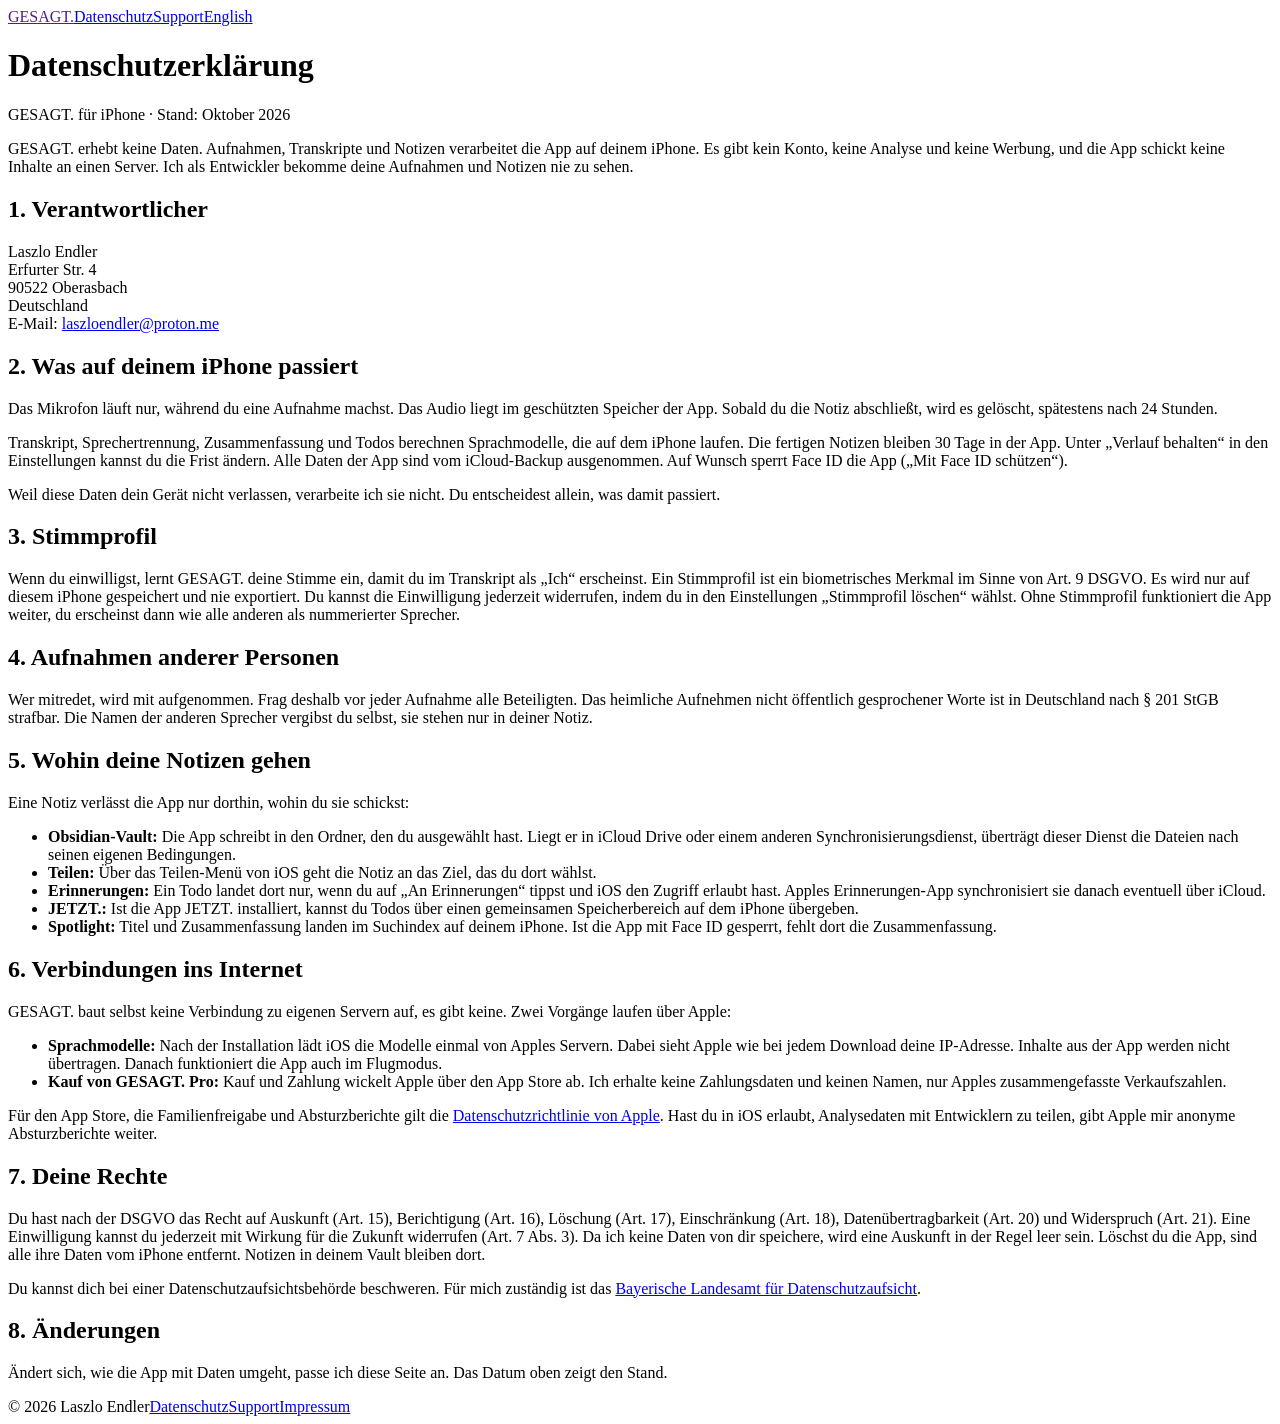
==== datenschutz/index.html @ a0767507 "GESAGT.: Startseite, Datenschutz, Support, Impressum (DE/EN) Co-Authored-By: Claude Opus 5.5 (1M con" ====
<!doctype html>
<html lang="de">
<head>
<meta charset="utf-8">
<meta name="viewport" content="width=device-width, initial-scale=1">
<title>Datenschutz · GESAGT.</title>
<meta name="description" content="Datenschutzerklärung der App GESAGT.">
<link rel="icon" href="img/icon.png">
<link rel="stylesheet" href="style.css">
</head>
<body>
<main>
<nav><a class="brand" href=""><img src="img/icon.png" alt="">GESAGT.</a><a href="datenschutz/">Datenschutz</a><a href="support/">Support</a><a href="en/">English</a></nav>
<h1>Datenschutzerklärung</h1>
<p class="meta">GESAGT. für iPhone · Stand: Oktober 2026</p>
<div class="box"><p>GESAGT. erhebt keine Daten. Aufnahmen, Transkripte und Notizen verarbeitet die App auf deinem iPhone. Es gibt kein Konto, keine Analyse und keine Werbung, und die App schickt keine Inhalte an einen Server. Ich als Entwickler bekomme deine Aufnahmen und Notizen nie zu sehen.</p></div>

<h2>1. Verantwortlicher</h2>
<p>Laszlo Endler<br>Erfurter Str. 4<br>90522 Oberasbach<br>Deutschland<br>E-Mail: <a href="mailto:laszloendler@proton.me">laszloendler@proton.me</a></p>

<h2>2. Was auf deinem iPhone passiert</h2>
<p>Das Mikrofon läuft nur, während du eine Aufnahme machst. Das Audio liegt im geschützten Speicher der App. Sobald du die Notiz abschließt, wird es gelöscht, spätestens nach 24 Stunden.</p>
<p>Transkript, Sprechertrennung, Zusammenfassung und Todos berechnen Sprachmodelle, die auf dem iPhone laufen. Die fertigen Notizen bleiben 30 Tage in der App. Unter „Verlauf behalten“ in den Einstellungen kannst du die Frist ändern. Alle Daten der App sind vom iCloud-Backup ausgenommen. Auf Wunsch sperrt Face ID die App („Mit Face ID schützen“).</p>
<p>Weil diese Daten dein Gerät nicht verlassen, verarbeite ich sie nicht. Du entscheidest allein, was damit passiert.</p>

<h2>3. Stimmprofil</h2>
<p>Wenn du einwilligst, lernt GESAGT. deine Stimme ein, damit du im Transkript als „Ich“ erscheinst. Ein Stimmprofil ist ein biometrisches Merkmal im Sinne von Art. 9 DSGVO. Es wird nur auf diesem iPhone gespeichert und nie exportiert. Du kannst die Einwilligung jederzeit widerrufen, indem du in den Einstellungen „Stimmprofil löschen“ wählst. Ohne Stimmprofil funktioniert die App weiter, du erscheinst dann wie alle anderen als nummerierter Sprecher.</p>

<h2>4. Aufnahmen anderer Personen</h2>
<p>Wer mitredet, wird mit aufgenommen. Frag deshalb vor jeder Aufnahme alle Beteiligten. Das heimliche Aufnehmen nicht öffentlich gesprochener Worte ist in Deutschland nach § 201 StGB strafbar. Die Namen der anderen Sprecher vergibst du selbst, sie stehen nur in deiner Notiz.</p>

<h2>5. Wohin deine Notizen gehen</h2>
<p>Eine Notiz verlässt die App nur dorthin, wohin du sie schickst:</p>
<ul>
<li><strong>Obsidian-Vault:</strong> Die App schreibt in den Ordner, den du ausgewählt hast. Liegt er in iCloud Drive oder einem anderen Synchronisierungsdienst, überträgt dieser Dienst die Dateien nach seinen eigenen Bedingungen.</li>
<li><strong>Teilen:</strong> Über das Teilen-Menü von iOS geht die Notiz an das Ziel, das du dort wählst.</li>
<li><strong>Erinnerungen:</strong> Ein Todo landet dort nur, wenn du auf „An Erinnerungen“ tippst und iOS den Zugriff erlaubt hast. Apples Erinnerungen-App synchronisiert sie danach eventuell über iCloud.</li>
<li><strong>JETZT.:</strong> Ist die App JETZT. installiert, kannst du Todos über einen gemeinsamen Speicherbereich auf dem iPhone übergeben.</li>
<li><strong>Spotlight:</strong> Titel und Zusammenfassung landen im Suchindex auf deinem iPhone. Ist die App mit Face ID gesperrt, fehlt dort die Zusammenfassung.</li>
</ul>

<h2>6. Verbindungen ins Internet</h2>
<p>GESAGT. baut selbst keine Verbindung zu eigenen Servern auf, es gibt keine. Zwei Vorgänge laufen über Apple:</p>
<ul>
<li><strong>Sprachmodelle:</strong> Nach der Installation lädt iOS die Modelle einmal von Apples Servern. Dabei sieht Apple wie bei jedem Download deine IP-Adresse. Inhalte aus der App werden nicht übertragen. Danach funktioniert die App auch im Flugmodus.</li>
<li><strong>Kauf von GESAGT. Pro:</strong> Kauf und Zahlung wickelt Apple über den App Store ab. Ich erhalte keine Zahlungsdaten und keinen Namen, nur Apples zusammengefasste Verkaufszahlen.</li>
</ul>
<p>Für den App Store, die Familienfreigabe und Absturzberichte gilt die <a href="https://www.apple.com/de/legal/privacy/">Datenschutzrichtlinie von Apple</a>. Hast du in iOS erlaubt, Analysedaten mit Entwicklern zu teilen, gibt Apple mir anonyme Absturzberichte weiter.</p>

<h2>7. Deine Rechte</h2>
<p>Du hast nach der DSGVO das Recht auf Auskunft (Art. 15), Berichtigung (Art. 16), Löschung (Art. 17), Einschränkung (Art. 18), Datenübertragbarkeit (Art. 20) und Widerspruch (Art. 21). Eine Einwilligung kannst du jederzeit mit Wirkung für die Zukunft widerrufen (Art. 7 Abs. 3). Da ich keine Daten von dir speichere, wird eine Auskunft in der Regel leer sein. Löschst du die App, sind alle ihre Daten vom iPhone entfernt. Notizen in deinem Vault bleiben dort.</p>
<p>Du kannst dich bei einer Datenschutzaufsichtsbehörde beschweren. Für mich zuständig ist das <a href="https://www.lda.bayern.de">Bayerische Landesamt für Datenschutzaufsicht</a>.</p>

<h2>8. Änderungen</h2>
<p>Ändert sich, wie die App mit Daten umgeht, passe ich diese Seite an. Das Datum oben zeigt den Stand.</p>
<footer><span>© 2026 Laszlo Endler</span><a href="datenschutz/">Datenschutz</a><a href="support/">Support</a><a href="impressum/">Impressum</a></footer>
</main>
</body>
</html>
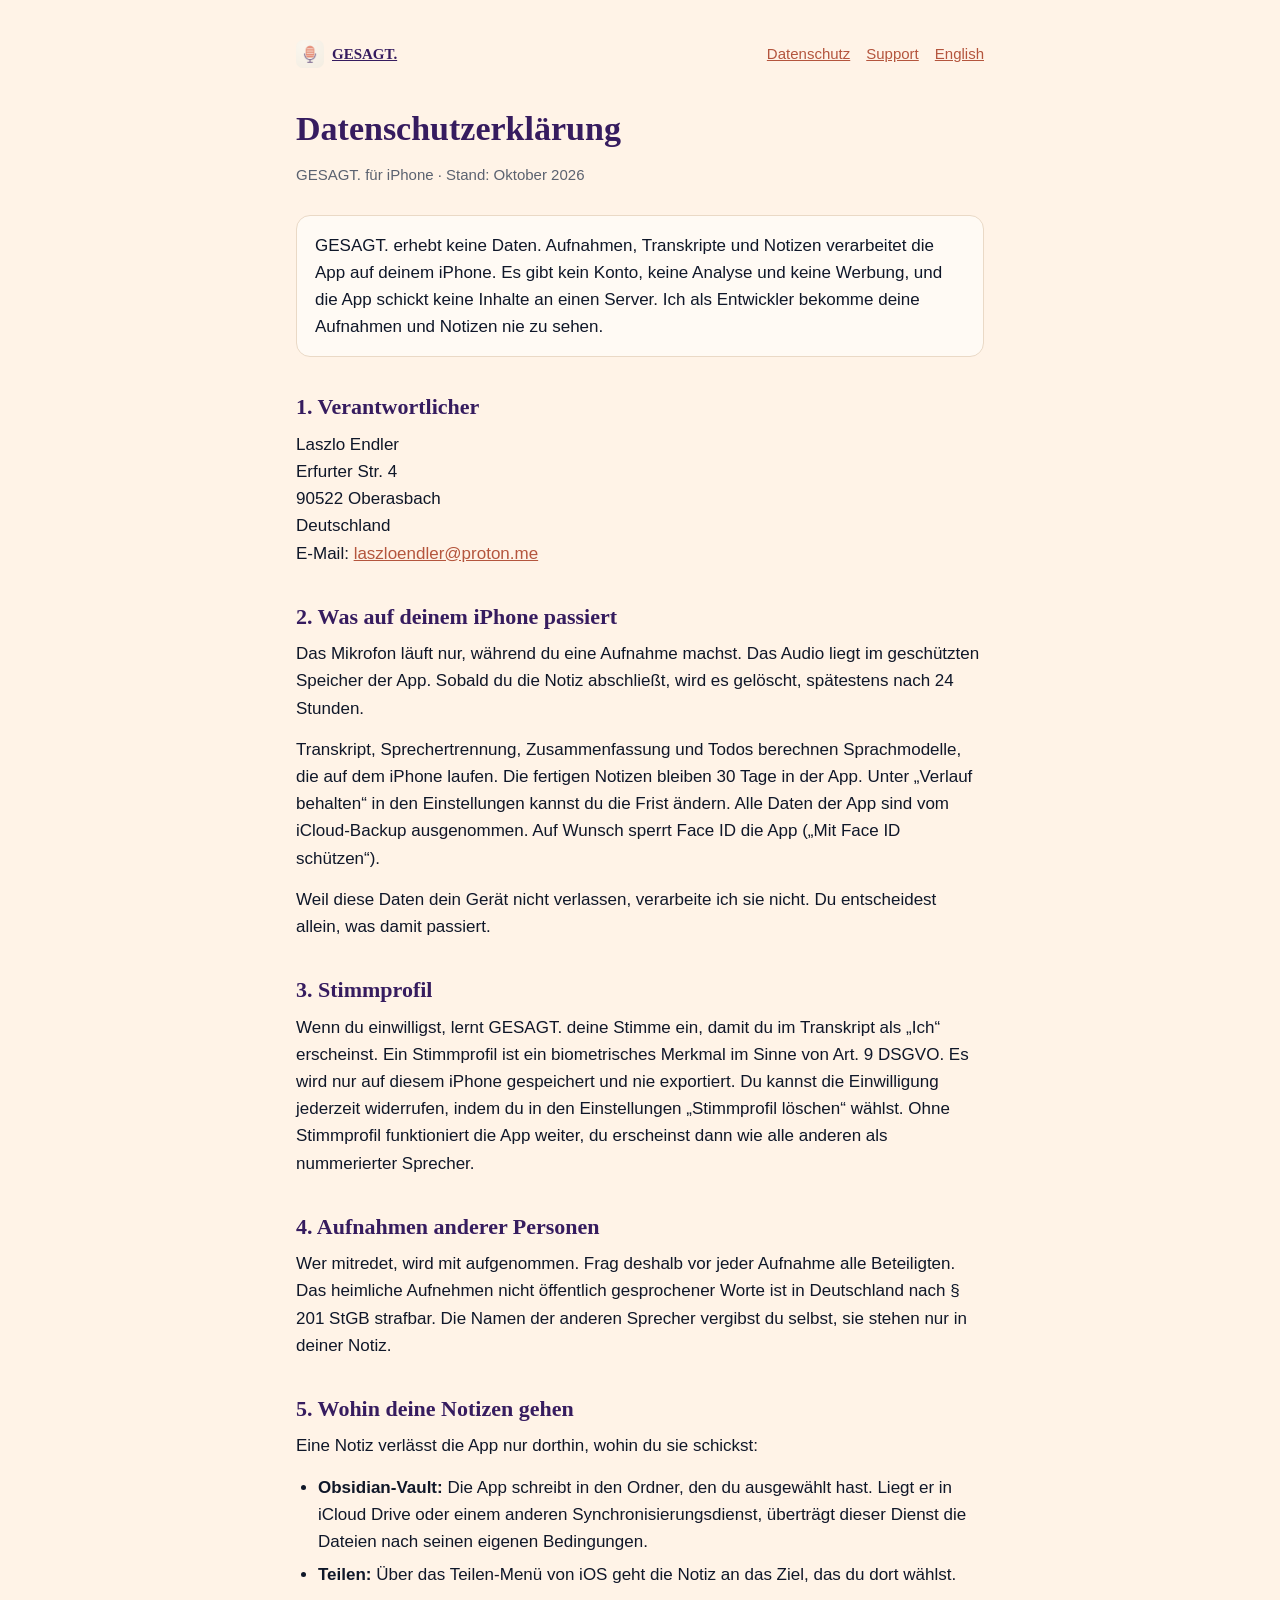
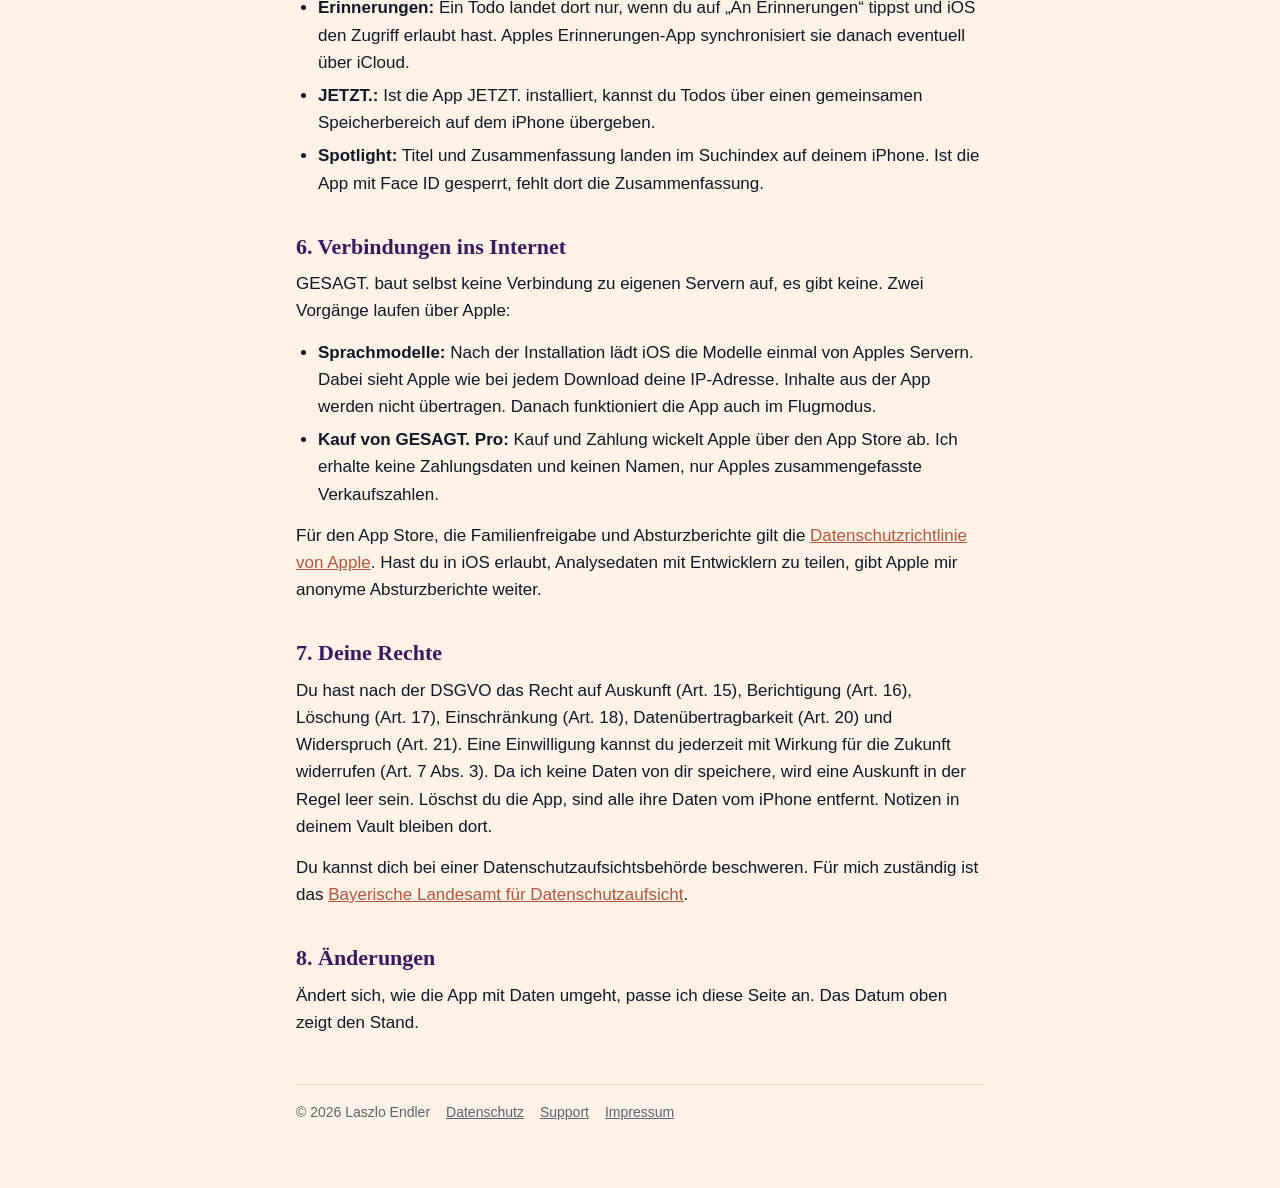
==== commit 027031ce: "fix: relative Pfade auf Unterseiten Co-Authored-By: Claude Opus 5.5 (1M context) <noreply@anthropic." ====
--- a/datenschutz/index.html
+++ b/datenschutz/index.html
@@ -5,12 +5,12 @@
 <meta name="viewport" content="width=device-width, initial-scale=1">
 <title>Datenschutz · GESAGT.</title>
 <meta name="description" content="Datenschutzerklärung der App GESAGT.">
-<link rel="icon" href="img/icon.png">
-<link rel="stylesheet" href="style.css">
+<link rel="icon" href="../img/icon.png">
+<link rel="stylesheet" href="../style.css">
 </head>
 <body>
 <main>
-<nav><a class="brand" href=""><img src="img/icon.png" alt="">GESAGT.</a><a href="datenschutz/">Datenschutz</a><a href="support/">Support</a><a href="en/">English</a></nav>
+<nav><a class="brand" href="../"><img src="../img/icon.png" alt="">GESAGT.</a><a href="../datenschutz/">Datenschutz</a><a href="../support/">Support</a><a href="../en/">English</a></nav>
 <h1>Datenschutzerklärung</h1>
 <p class="meta">GESAGT. für iPhone · Stand: Oktober 2026</p>
 <div class="box"><p>GESAGT. erhebt keine Daten. Aufnahmen, Transkripte und Notizen verarbeitet die App auf deinem iPhone. Es gibt kein Konto, keine Analyse und keine Werbung, und die App schickt keine Inhalte an einen Server. Ich als Entwickler bekomme deine Aufnahmen und Notizen nie zu sehen.</p></div>
@@ -53,7 +53,7 @@
 
 <h2>8. Änderungen</h2>
 <p>Ändert sich, wie die App mit Daten umgeht, passe ich diese Seite an. Das Datum oben zeigt den Stand.</p>
-<footer><span>© 2026 Laszlo Endler</span><a href="datenschutz/">Datenschutz</a><a href="support/">Support</a><a href="impressum/">Impressum</a></footer>
+<footer><span>© 2026 Laszlo Endler</span><a href="../datenschutz/">Datenschutz</a><a href="../support/">Support</a><a href="../impressum/">Impressum</a></footer>
 </main>
 </body>
 </html>
--- a/style.css
+++ b/style.css
@@ -0,0 +1,28 @@
+:root { --bg:#fff3e7; --card:#fffaf4; --text:#0f1729; --muted:#5b6270; --line:#ead9c6; --accent:#b4553d; --head:#361c5f; }
+@media (prefers-color-scheme: dark) { :root { --bg:#16111e; --card:#211a2e; --text:#f4eee5; --muted:#b3aabd; --line:#3a3049; --accent:#e78f79; --head:#f4eee5; } }
+* { box-sizing:border-box; margin:0; padding:0; }
+html { -webkit-text-size-adjust:100%; }
+body { background:var(--bg); color:var(--text); font:17px/1.6 -apple-system, BlinkMacSystemFont, "Segoe UI", sans-serif; }
+main { max-width:720px; margin:0 auto; padding:40px 16px 64px; }
+nav { display:flex; gap:16px; flex-wrap:wrap; align-items:center; font-size:15px; margin-bottom:40px; }
+nav .brand { font-family:ui-serif, "New York", Georgia, serif; font-weight:600; color:var(--head); margin-right:auto; display:flex; align-items:center; gap:8px; }
+nav .brand img { width:28px; height:28px; border-radius:7px; }
+h1, h2 { font-family:ui-serif, "New York", Georgia, serif; color:var(--head); font-weight:600; line-height:1.25; }
+h1 { font-size:34px; margin-bottom:12px; }
+h2 { font-size:22px; margin:36px 0 10px; }
+h3 { font-size:17px; margin:22px 0 6px; }
+p, ul { margin-bottom:14px; }
+ul { padding-left:22px; }
+li { margin-bottom:6px; }
+a { color:var(--accent); }
+.meta { color:var(--muted); font-size:15px; margin-bottom:28px; }
+.box { background:var(--card); border:1px solid var(--line); border-radius:14px; padding:16px 18px; margin:20px 0; }
+.box p:last-child { margin-bottom:0; }
+.hero { text-align:center; margin:16px 0 32px; }
+.hero img { width:120px; height:120px; border-radius:27px; box-shadow:0 8px 24px rgba(15,23,41,.15); margin-bottom:16px; }
+.lead { font-size:19px; color:var(--muted); max-width:560px; margin:0 auto 12px; }
+.shots { display:grid; grid-template-columns:repeat(3, 1fr); gap:12px; margin:28px 0; }
+.shots img { width:100%; height:auto; border-radius:14px; }
+@media (max-width:560px) { .shots { grid-template-columns:1fr 1fr; } .shots img:last-child { display:none; } h1 { font-size:28px; } }
+footer { border-top:1px solid var(--line); margin-top:48px; padding-top:16px; font-size:14px; color:var(--muted); display:flex; gap:16px; flex-wrap:wrap; }
+footer a { color:var(--muted); }
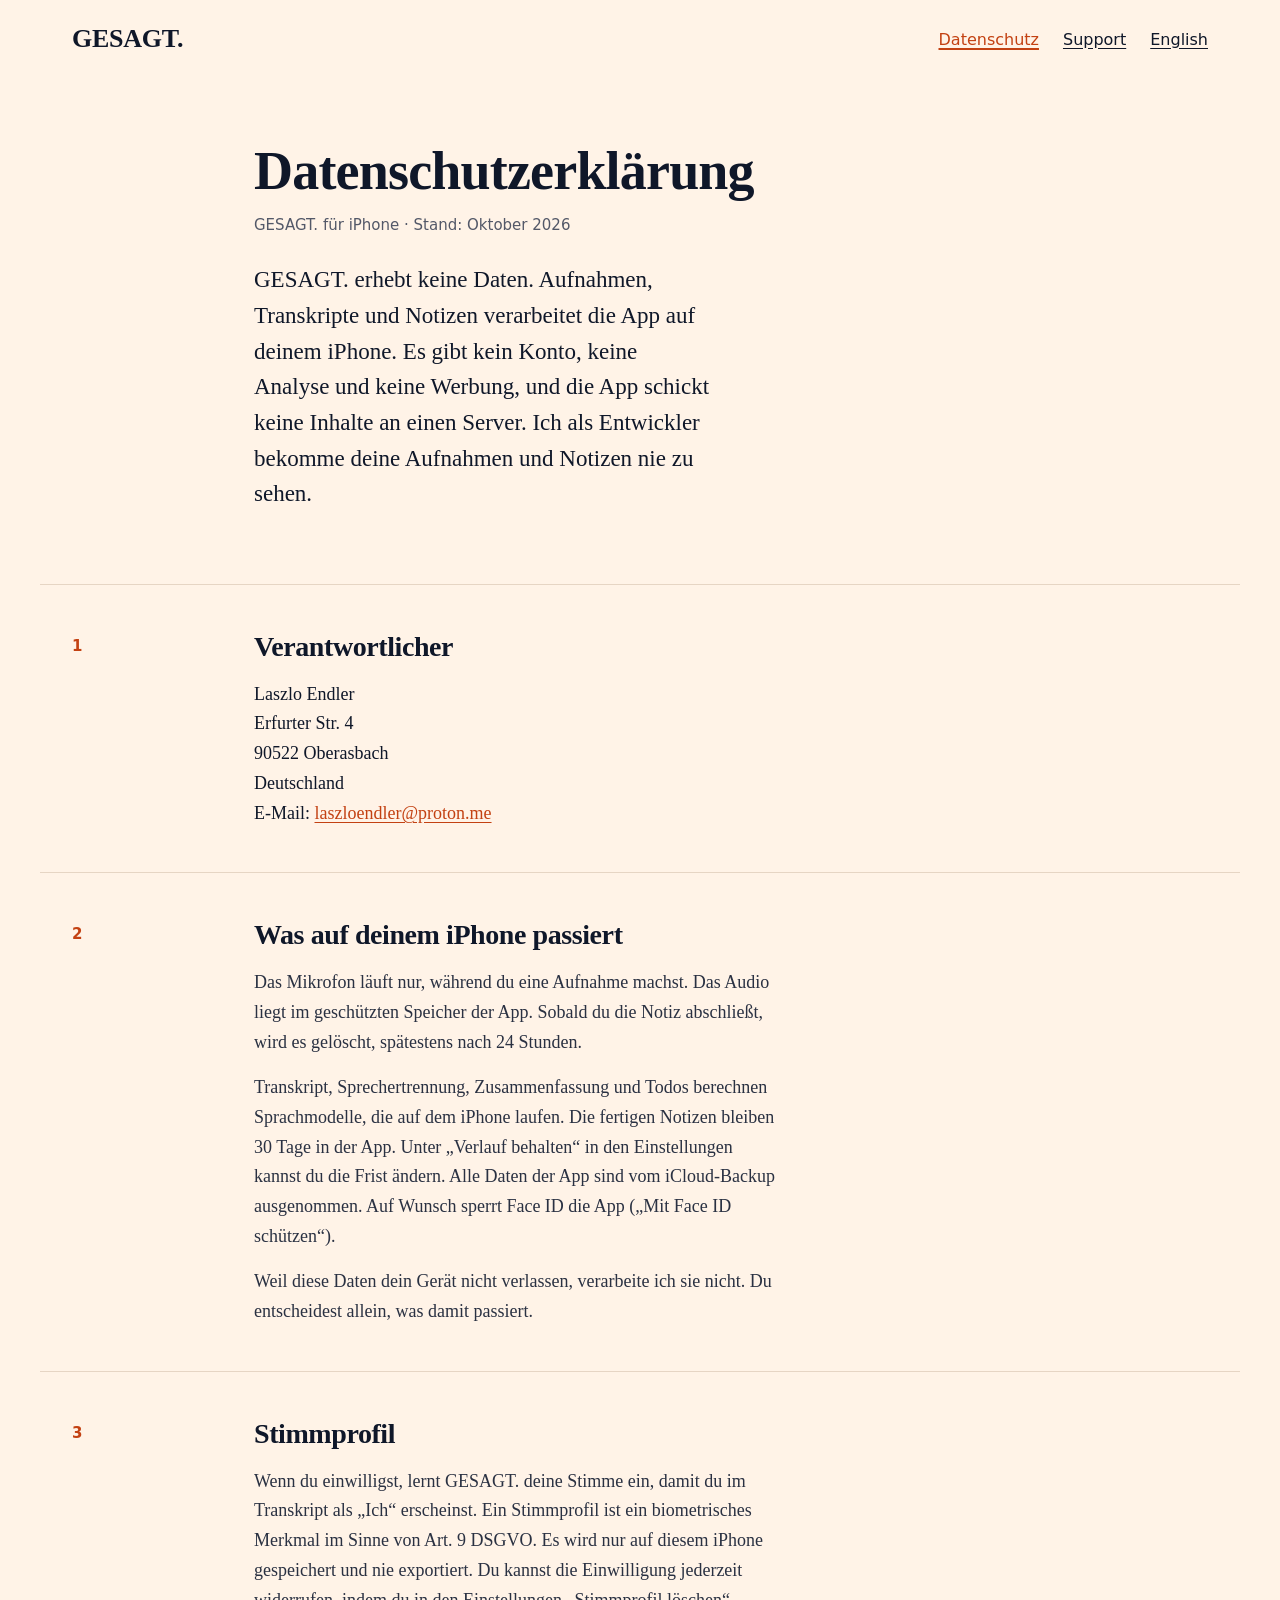
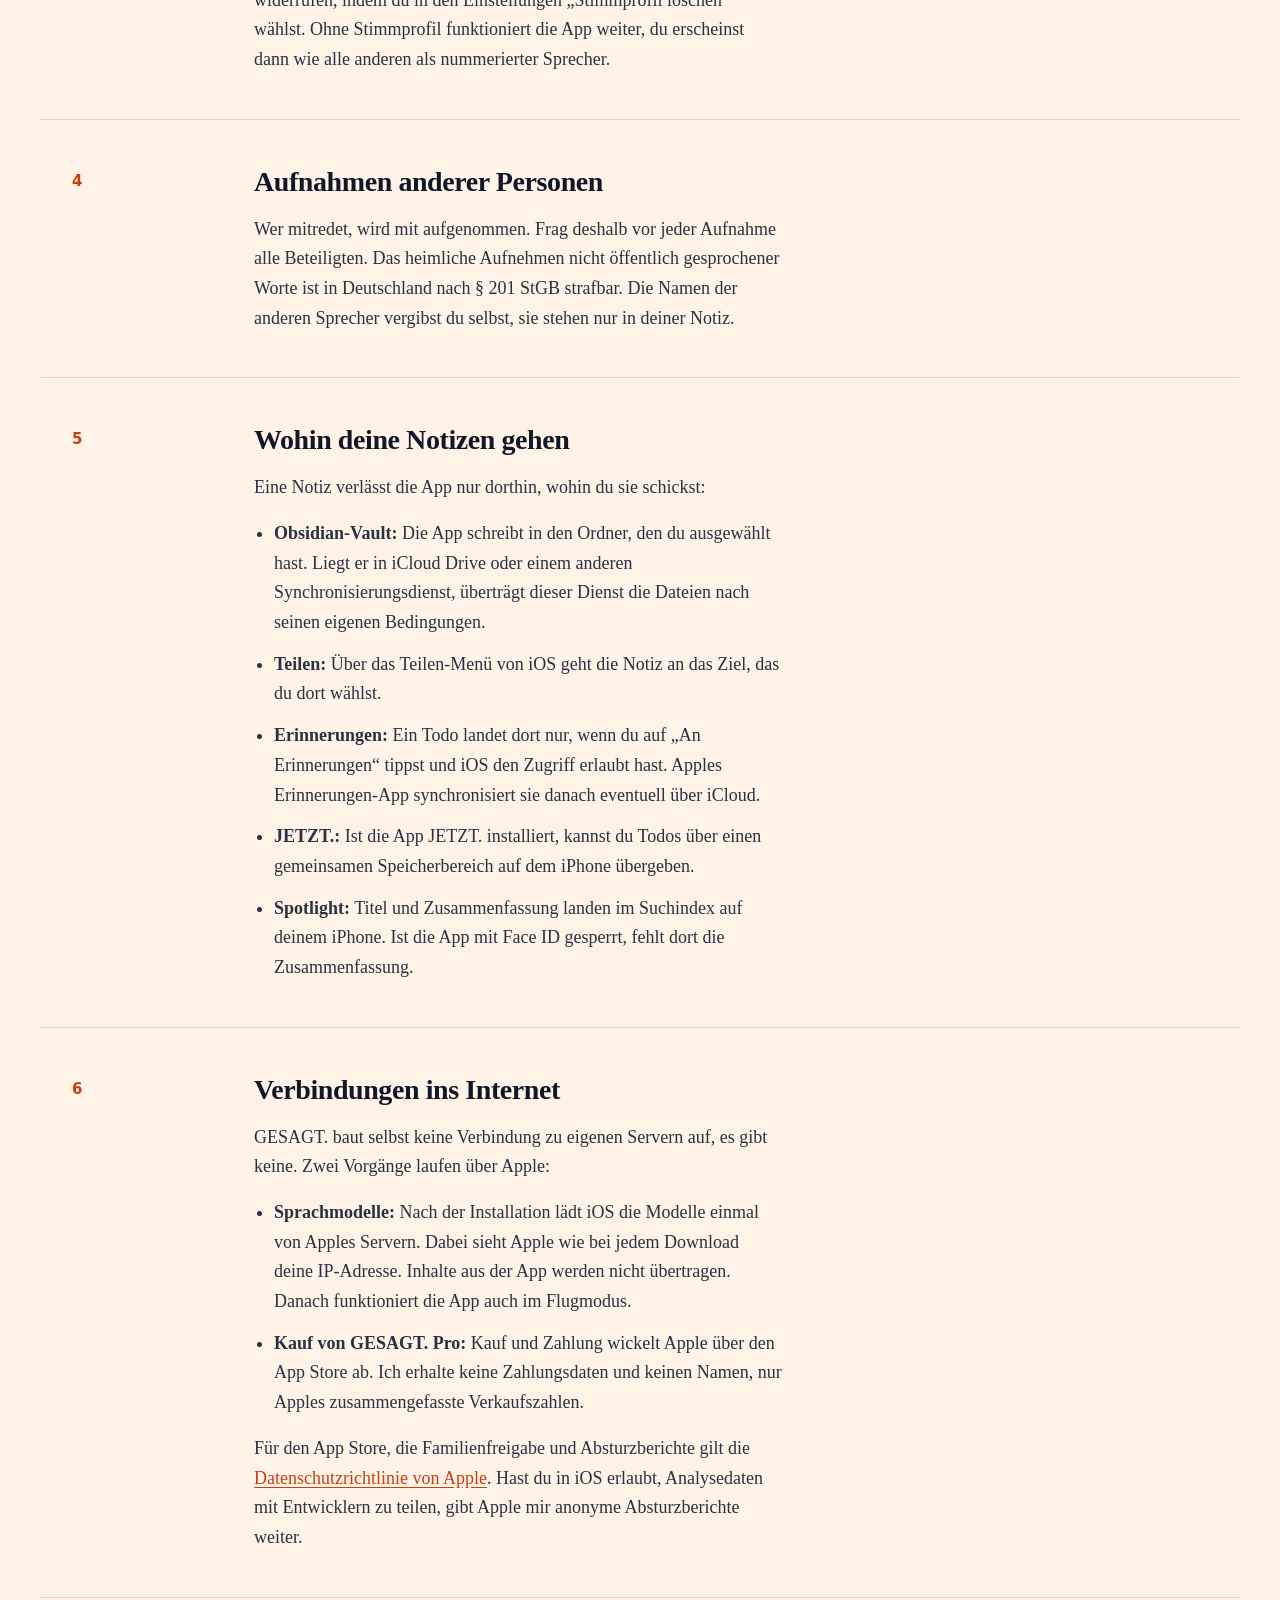
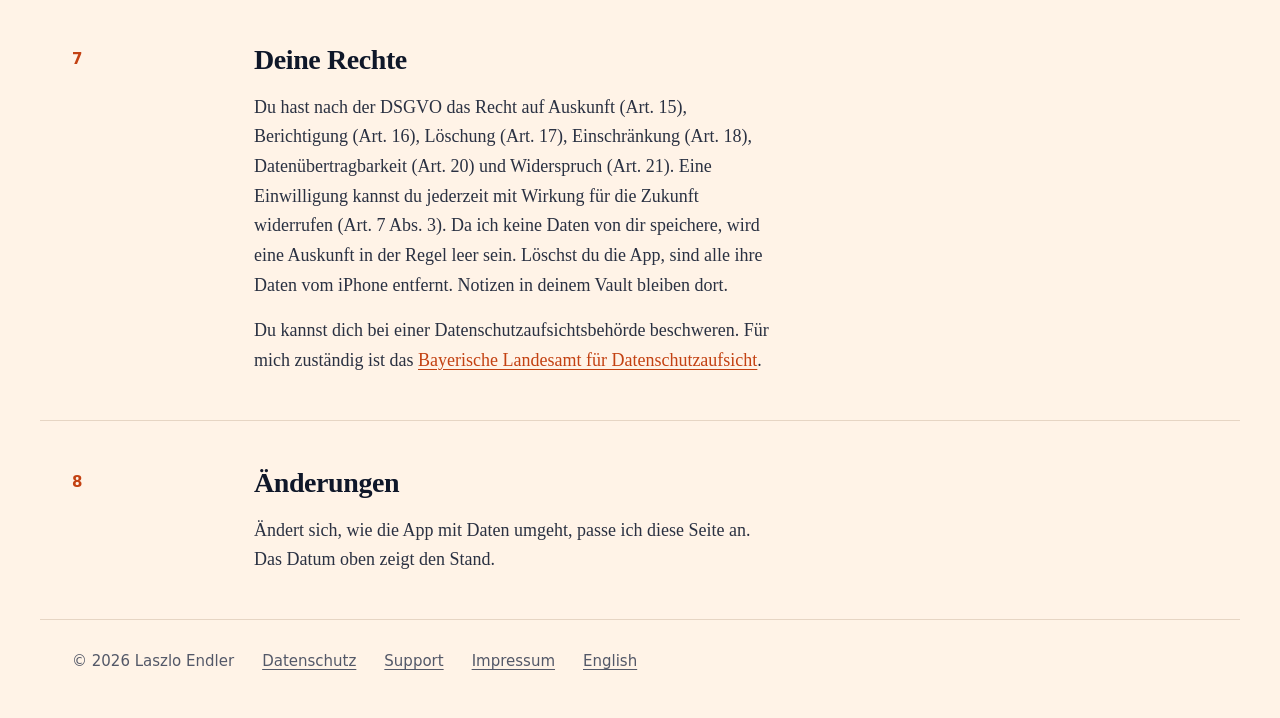
==== commit 1c8d812d: "GESAGT.: neue Website im Stil Protokollbuch Startseite mit nachgebautem Ergebnis-Bildschirm der App " ====
--- a/datenschutz/index.html
+++ b/datenschutz/index.html
@@ -5,31 +5,107 @@
 <meta name="viewport" content="width=device-width, initial-scale=1">
 <title>Datenschutz · GESAGT.</title>
 <meta name="description" content="Datenschutzerklärung der App GESAGT.">
-<link rel="icon" href="../img/icon.png">
-<link rel="stylesheet" href="../style.css">
+<link rel="icon" href=".img/icon.png">
+<style>
+@font-face{font-family:"Source Serif 4";font-style:normal;font-weight:200 900;font-display:swap;src:url(.fonts/source-serif-4-normal.woff2) format("woff2")}
+@font-face{font-family:"Source Serif 4";font-style:italic;font-weight:200 900;font-display:swap;src:url(.fonts/source-serif-4-italic.woff2) format("woff2")}
+</style>
+<style>
+body{margin:0;background:#fff3e7;color:#0f1729;font-family:ui-serif,"Source Serif 4",Georgia,serif;-webkit-font-smoothing:antialiased}
+a{color:#c34112;text-underline-offset:3px}a:hover{color:#8f2e0b}
+::selection{background:#f6b8a1;color:#0f1729}
+:focus-visible{outline:2px solid #c34112;outline-offset:3px;border-radius:4px}
+.wrap{max-width:1200px;margin:0 auto;padding:0 32px;box-sizing:border-box}
+.ui{font-family:system-ui,-apple-system,"Segoe UI",sans-serif}
+.nav a{color:#0f1729}.nav a[aria-current="page"]{color:#c34112;text-decoration-thickness:2px}
+.intro{display:grid;grid-template-columns:150px minmax(0,1fr);gap:32px;padding-block:64px 72px}
+.sec{display:grid;grid-template-columns:150px minmax(0,1fr);gap:32px;padding-block:44px;border-top:1px solid #e6d5c4}
+.num{font:600 15px system-ui,-apple-system,"Segoe UI",sans-serif;color:#c34112;font-variant-numeric:tabular-nums;padding-top:8px}
+h1,h2{font-weight:600;margin:0;letter-spacing:-.015em}
+h1{font-size:54px;line-height:1.08}
+h2{font-size:28px;line-height:1.25}
+p,ul{margin:0}
+.col{max-width:66ch}
+.col p,.col li{font-size:18px;line-height:1.65;color:#2a3142}
+.col p + p,.col p + ul,.col ul + p{margin-top:16px}
+.col h2 + p,.col h2 + ul{margin-top:16px}
+.col ul{padding-left:20px}
+.col li + li{margin-top:12px}
+.lead{font-size:23px;line-height:1.55;color:#0f1729;max-width:40ch;margin-top:28px}
+.meta{font:15px system-ui,-apple-system,"Segoe UI",sans-serif;color:#535868;margin-top:16px}
+.addr{font-style:normal;font-size:18px;line-height:1.65;margin-top:16px}
+.foot{display:flex;flex-wrap:wrap;gap:12px 28px;padding-block:32px 48px;border-top:1px solid #e6d5c4;font:15px system-ui,-apple-system,sans-serif;color:#535868}
+.foot a{color:#535868}.foot a:hover{color:#0f1729}
+@media (max-width:760px){
+.wrap{padding-inline:16px}
+.intro,.sec{grid-template-columns:minmax(0,1fr);gap:8px}
+.intro{padding-block:32px 48px}.sec{padding-block:36px}
+.num{padding-top:0}
+h1{font-size:38px}h2{font-size:24px}
+.lead{font-size:20px}
+.col p,.col li{font-size:17px}
+}
+</style>
 </head>
 <body>
+<div style="width: 100%">
+<header class="wrap" style="display: flex; flex-wrap: wrap; align-items: center; justify-content: space-between; gap: 16px; padding-top: 24px; padding-bottom: 24px">
+<a href="../" style="font-size: 26px; font-weight: 600; color: #0f1729; text-decoration: none; letter-spacing: -0.01em">GESAGT.</a>
+<nav aria-label="Hauptmenü" class="ui nav" style="display: flex; flex-wrap: wrap; align-items: center; gap: 8px 24px; font-size: 16px">
+<a href="../datenschutz/" aria-current="page">Datenschutz</a>
+<a href="../support/">Support</a>
+<a href="../en/privacy/" lang="en">English</a>
+</nav>
+</header>
+
 <main>
-<nav><a class="brand" href="../"><img src="../img/icon.png" alt="">GESAGT.</a><a href="../datenschutz/">Datenschutz</a><a href="../support/">Support</a><a href="../en/">English</a></nav>
-<h1>Datenschutzerklärung</h1>
+<section class="wrap intro" aria-labelledby="titel">
+<span aria-hidden="true"></span>
+<div>
+<h1 id="titel">Datenschutzerklärung</h1>
 <p class="meta">GESAGT. für iPhone · Stand: Oktober 2026</p>
-<div class="box"><p>GESAGT. erhebt keine Daten. Aufnahmen, Transkripte und Notizen verarbeitet die App auf deinem iPhone. Es gibt kein Konto, keine Analyse und keine Werbung, und die App schickt keine Inhalte an einen Server. Ich als Entwickler bekomme deine Aufnahmen und Notizen nie zu sehen.</p></div>
+<p class="lead">GESAGT. erhebt keine Daten. Aufnahmen, Transkripte und Notizen verarbeitet die App auf deinem iPhone. Es gibt kein Konto, keine Analyse und keine Werbung, und die App schickt keine Inhalte an einen Server. Ich als Entwickler bekomme deine Aufnahmen und Notizen nie zu sehen.</p>
+</div>
+</section>
 
-<h2>1. Verantwortlicher</h2>
-<p>Laszlo Endler<br>Erfurter Str. 4<br>90522 Oberasbach<br>Deutschland<br>E-Mail: <a href="mailto:laszloendler@proton.me">laszloendler@proton.me</a></p>
+<section class="wrap sec" aria-labelledby="s1">
+<span class="num">1</span>
+<div class="col">
+<h2 id="s1">Verantwortlicher</h2>
+<address class="addr">Laszlo Endler<br>Erfurter Str. 4<br>90522 Oberasbach<br>Deutschland<br>E-Mail: <a href="mailto:laszloendler@proton.me">laszloendler@proton.me</a></address>
+</div>
+</section>
 
-<h2>2. Was auf deinem iPhone passiert</h2>
+<section class="wrap sec" aria-labelledby="s2">
+<span class="num">2</span>
+<div class="col">
+<h2 id="s2">Was auf deinem iPhone passiert</h2>
 <p>Das Mikrofon läuft nur, während du eine Aufnahme machst. Das Audio liegt im geschützten Speicher der App. Sobald du die Notiz abschließt, wird es gelöscht, spätestens nach 24 Stunden.</p>
 <p>Transkript, Sprechertrennung, Zusammenfassung und Todos berechnen Sprachmodelle, die auf dem iPhone laufen. Die fertigen Notizen bleiben 30 Tage in der App. Unter „Verlauf behalten“ in den Einstellungen kannst du die Frist ändern. Alle Daten der App sind vom iCloud-Backup ausgenommen. Auf Wunsch sperrt Face ID die App („Mit Face ID schützen“).</p>
 <p>Weil diese Daten dein Gerät nicht verlassen, verarbeite ich sie nicht. Du entscheidest allein, was damit passiert.</p>
+</div>
+</section>
 
-<h2>3. Stimmprofil</h2>
+<section class="wrap sec" aria-labelledby="s3">
+<span class="num">3</span>
+<div class="col">
+<h2 id="s3">Stimmprofil</h2>
 <p>Wenn du einwilligst, lernt GESAGT. deine Stimme ein, damit du im Transkript als „Ich“ erscheinst. Ein Stimmprofil ist ein biometrisches Merkmal im Sinne von Art. 9 DSGVO. Es wird nur auf diesem iPhone gespeichert und nie exportiert. Du kannst die Einwilligung jederzeit widerrufen, indem du in den Einstellungen „Stimmprofil löschen“ wählst. Ohne Stimmprofil funktioniert die App weiter, du erscheinst dann wie alle anderen als nummerierter Sprecher.</p>
+</div>
+</section>
 
-<h2>4. Aufnahmen anderer Personen</h2>
+<section class="wrap sec" aria-labelledby="s4">
+<span class="num">4</span>
+<div class="col">
+<h2 id="s4">Aufnahmen anderer Personen</h2>
 <p>Wer mitredet, wird mit aufgenommen. Frag deshalb vor jeder Aufnahme alle Beteiligten. Das heimliche Aufnehmen nicht öffentlich gesprochener Worte ist in Deutschland nach § 201 StGB strafbar. Die Namen der anderen Sprecher vergibst du selbst, sie stehen nur in deiner Notiz.</p>
+</div>
+</section>
 
-<h2>5. Wohin deine Notizen gehen</h2>
+<section class="wrap sec" aria-labelledby="s5">
+<span class="num">5</span>
+<div class="col">
+<h2 id="s5">Wohin deine Notizen gehen</h2>
 <p>Eine Notiz verlässt die App nur dorthin, wohin du sie schickst:</p>
 <ul>
 <li><strong>Obsidian-Vault:</strong> Die App schreibt in den Ordner, den du ausgewählt hast. Liegt er in iCloud Drive oder einem anderen Synchronisierungsdienst, überträgt dieser Dienst die Dateien nach seinen eigenen Bedingungen.</li>
@@ -38,22 +114,48 @@
 <li><strong>JETZT.:</strong> Ist die App JETZT. installiert, kannst du Todos über einen gemeinsamen Speicherbereich auf dem iPhone übergeben.</li>
 <li><strong>Spotlight:</strong> Titel und Zusammenfassung landen im Suchindex auf deinem iPhone. Ist die App mit Face ID gesperrt, fehlt dort die Zusammenfassung.</li>
 </ul>
+</div>
+</section>
 
-<h2>6. Verbindungen ins Internet</h2>
+<section class="wrap sec" aria-labelledby="s6">
+<span class="num">6</span>
+<div class="col">
+<h2 id="s6">Verbindungen ins Internet</h2>
 <p>GESAGT. baut selbst keine Verbindung zu eigenen Servern auf, es gibt keine. Zwei Vorgänge laufen über Apple:</p>
 <ul>
 <li><strong>Sprachmodelle:</strong> Nach der Installation lädt iOS die Modelle einmal von Apples Servern. Dabei sieht Apple wie bei jedem Download deine IP-Adresse. Inhalte aus der App werden nicht übertragen. Danach funktioniert die App auch im Flugmodus.</li>
 <li><strong>Kauf von GESAGT. Pro:</strong> Kauf und Zahlung wickelt Apple über den App Store ab. Ich erhalte keine Zahlungsdaten und keinen Namen, nur Apples zusammengefasste Verkaufszahlen.</li>
 </ul>
 <p>Für den App Store, die Familienfreigabe und Absturzberichte gilt die <a href="https://www.apple.com/de/legal/privacy/">Datenschutzrichtlinie von Apple</a>. Hast du in iOS erlaubt, Analysedaten mit Entwicklern zu teilen, gibt Apple mir anonyme Absturzberichte weiter.</p>
+</div>
+</section>
 
-<h2>7. Deine Rechte</h2>
+<section class="wrap sec" aria-labelledby="s7">
+<span class="num">7</span>
+<div class="col">
+<h2 id="s7">Deine Rechte</h2>
 <p>Du hast nach der DSGVO das Recht auf Auskunft (Art. 15), Berichtigung (Art. 16), Löschung (Art. 17), Einschränkung (Art. 18), Datenübertragbarkeit (Art. 20) und Widerspruch (Art. 21). Eine Einwilligung kannst du jederzeit mit Wirkung für die Zukunft widerrufen (Art. 7 Abs. 3). Da ich keine Daten von dir speichere, wird eine Auskunft in der Regel leer sein. Löschst du die App, sind alle ihre Daten vom iPhone entfernt. Notizen in deinem Vault bleiben dort.</p>
 <p>Du kannst dich bei einer Datenschutzaufsichtsbehörde beschweren. Für mich zuständig ist das <a href="https://www.lda.bayern.de">Bayerische Landesamt für Datenschutzaufsicht</a>.</p>
+</div>
+</section>
 
-<h2>8. Änderungen</h2>
+<section class="wrap sec" aria-labelledby="s8">
+<span class="num">8</span>
+<div class="col">
+<h2 id="s8">Änderungen</h2>
 <p>Ändert sich, wie die App mit Daten umgeht, passe ich diese Seite an. Das Datum oben zeigt den Stand.</p>
-<footer><span>© 2026 Laszlo Endler</span><a href="../datenschutz/">Datenschutz</a><a href="../support/">Support</a><a href="../impressum/">Impressum</a></footer>
+</div>
+</section>
 </main>
+
+<footer class="wrap foot">
+<span>© 2026 Laszlo Endler</span>
+<a href="../datenschutz/" aria-current="page">Datenschutz</a>
+<a href="../support/">Support</a>
+<a href="../impressum/">Impressum</a>
+<a href="../en/privacy/" lang="en">English</a>
+</footer>
+</div>
+
 </body>
 </html>
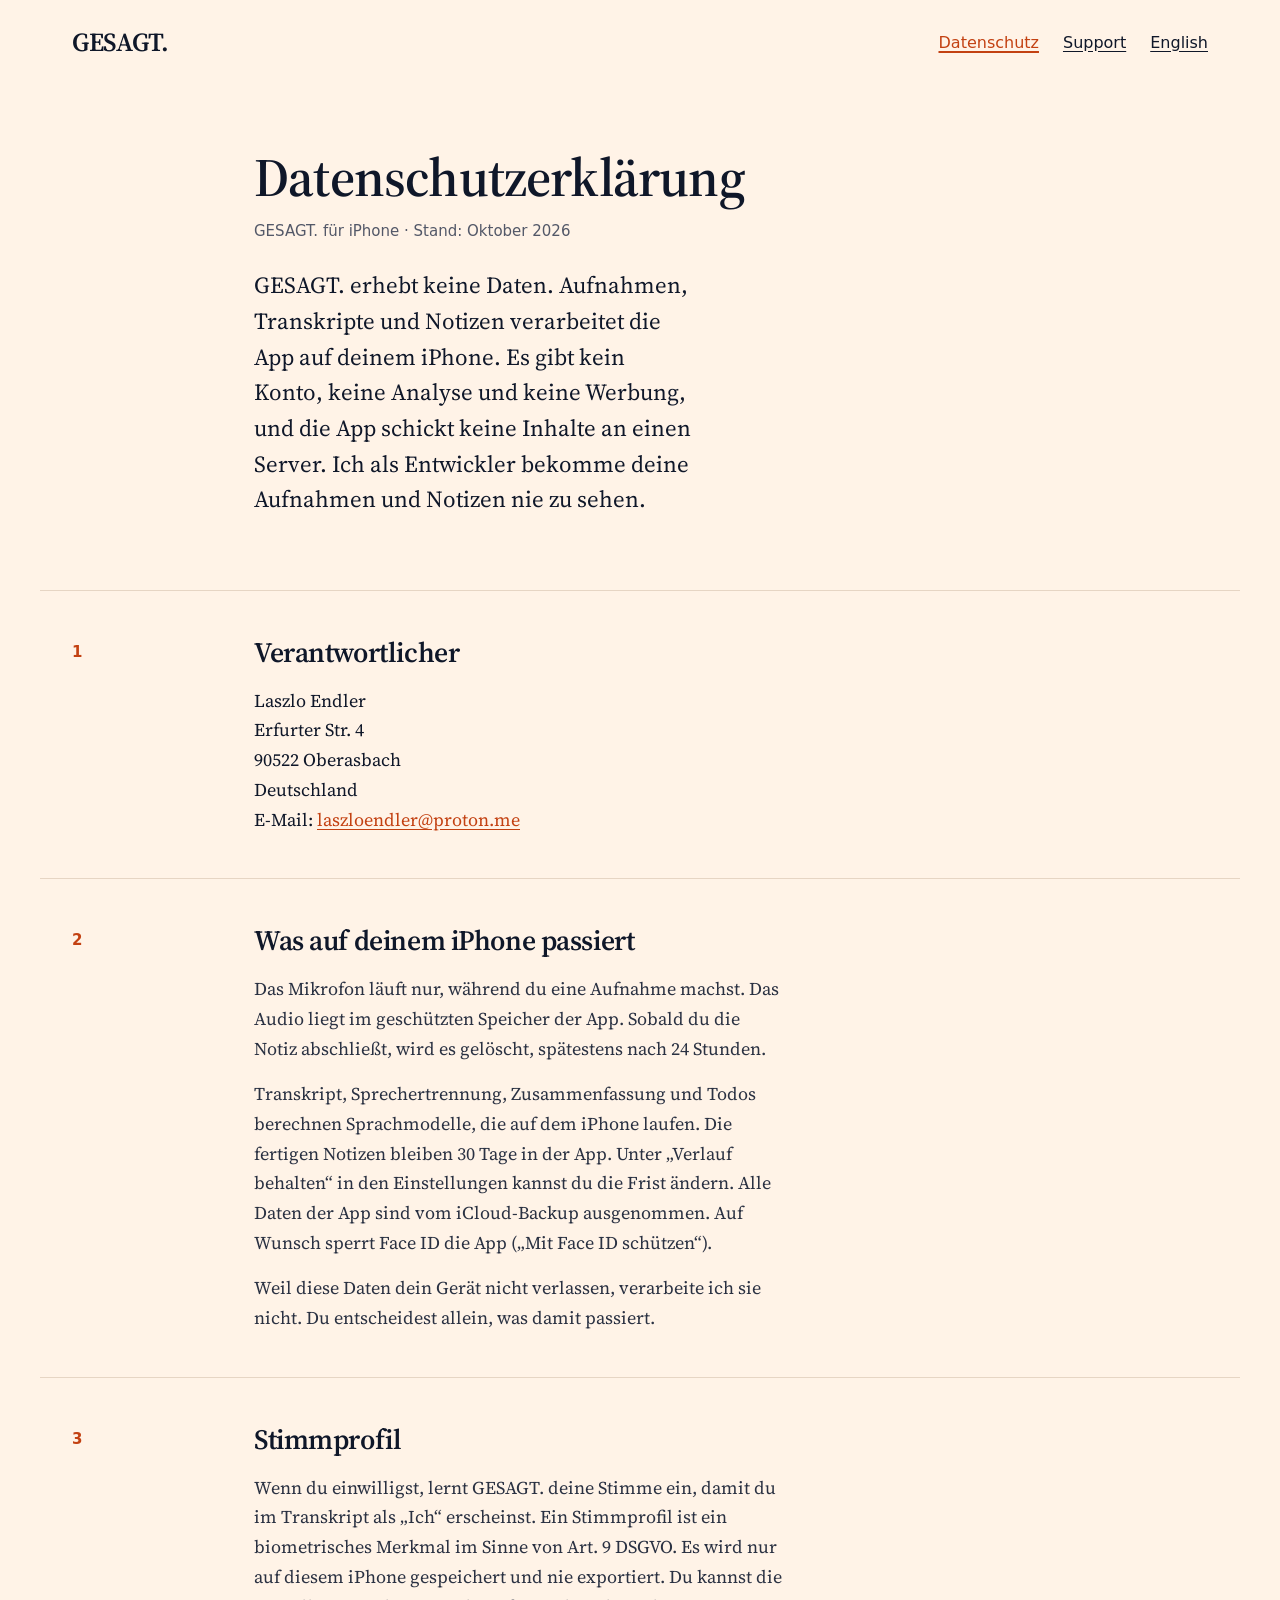
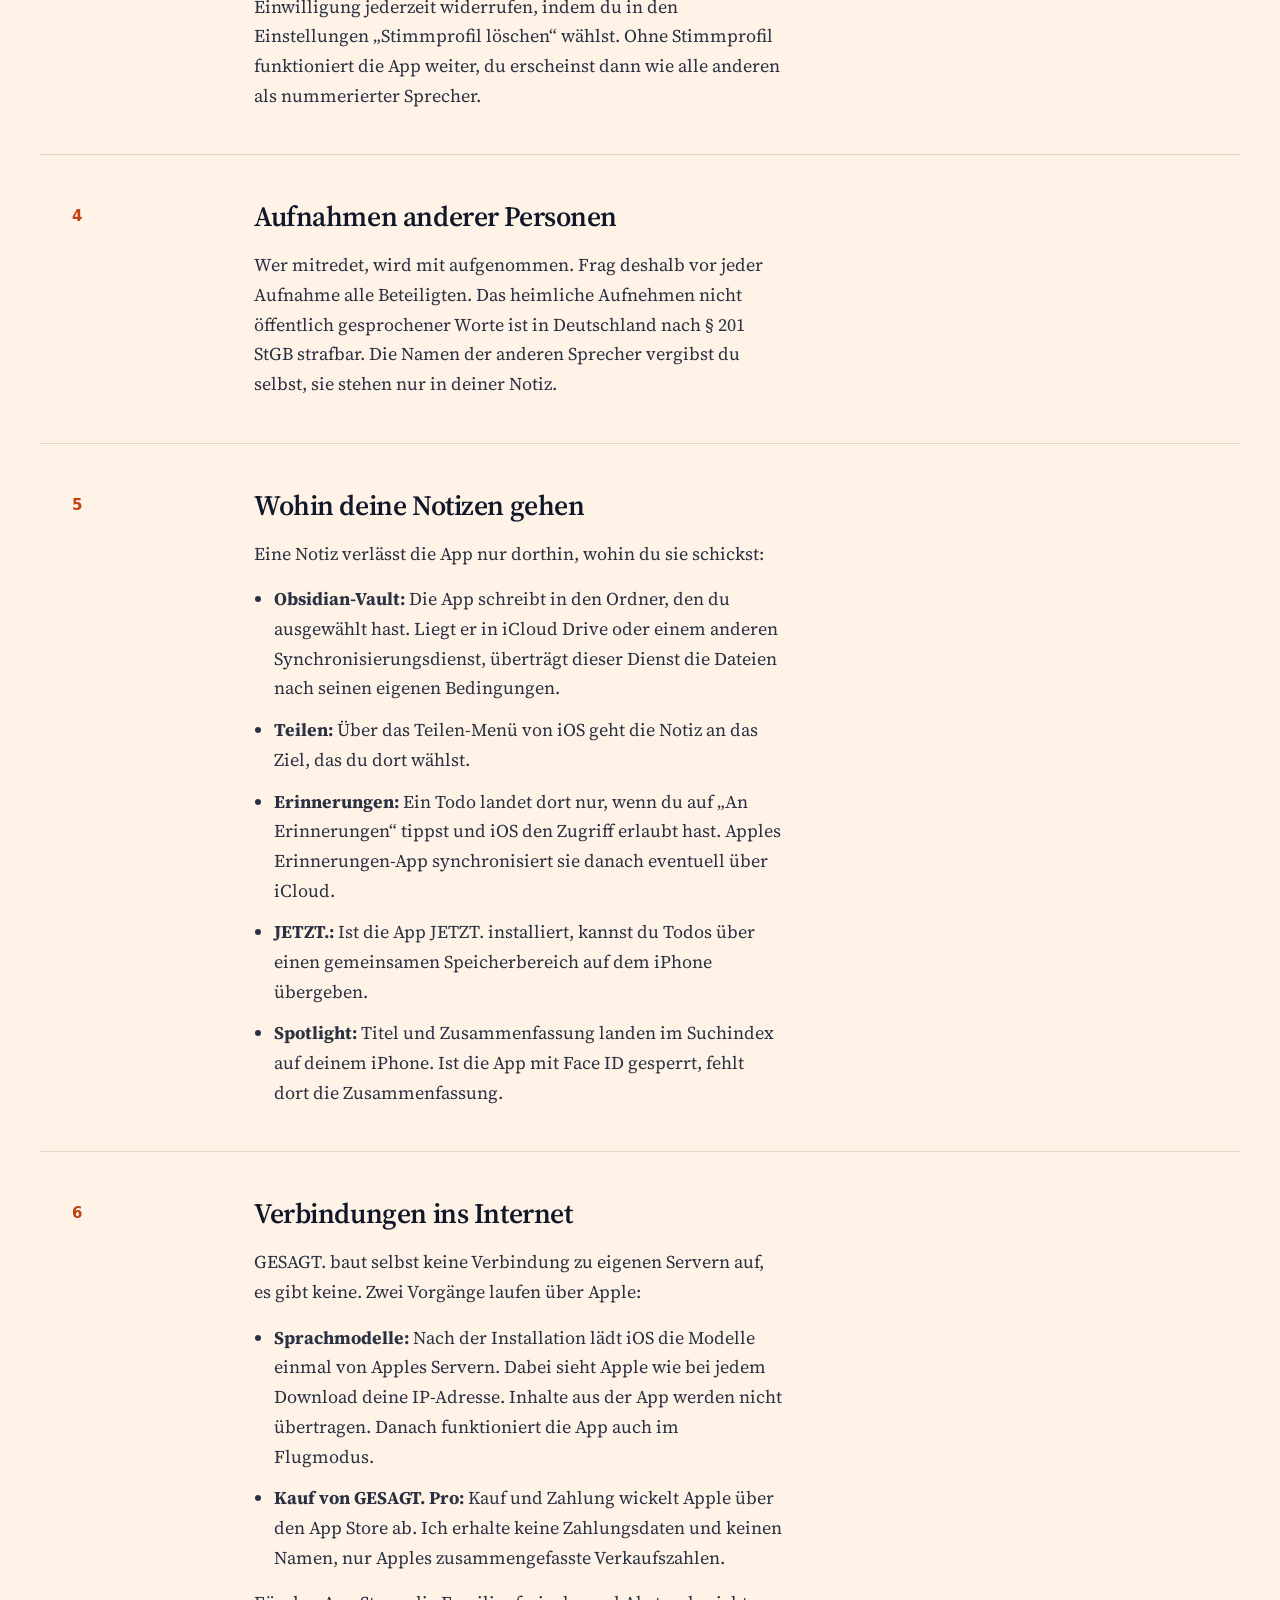
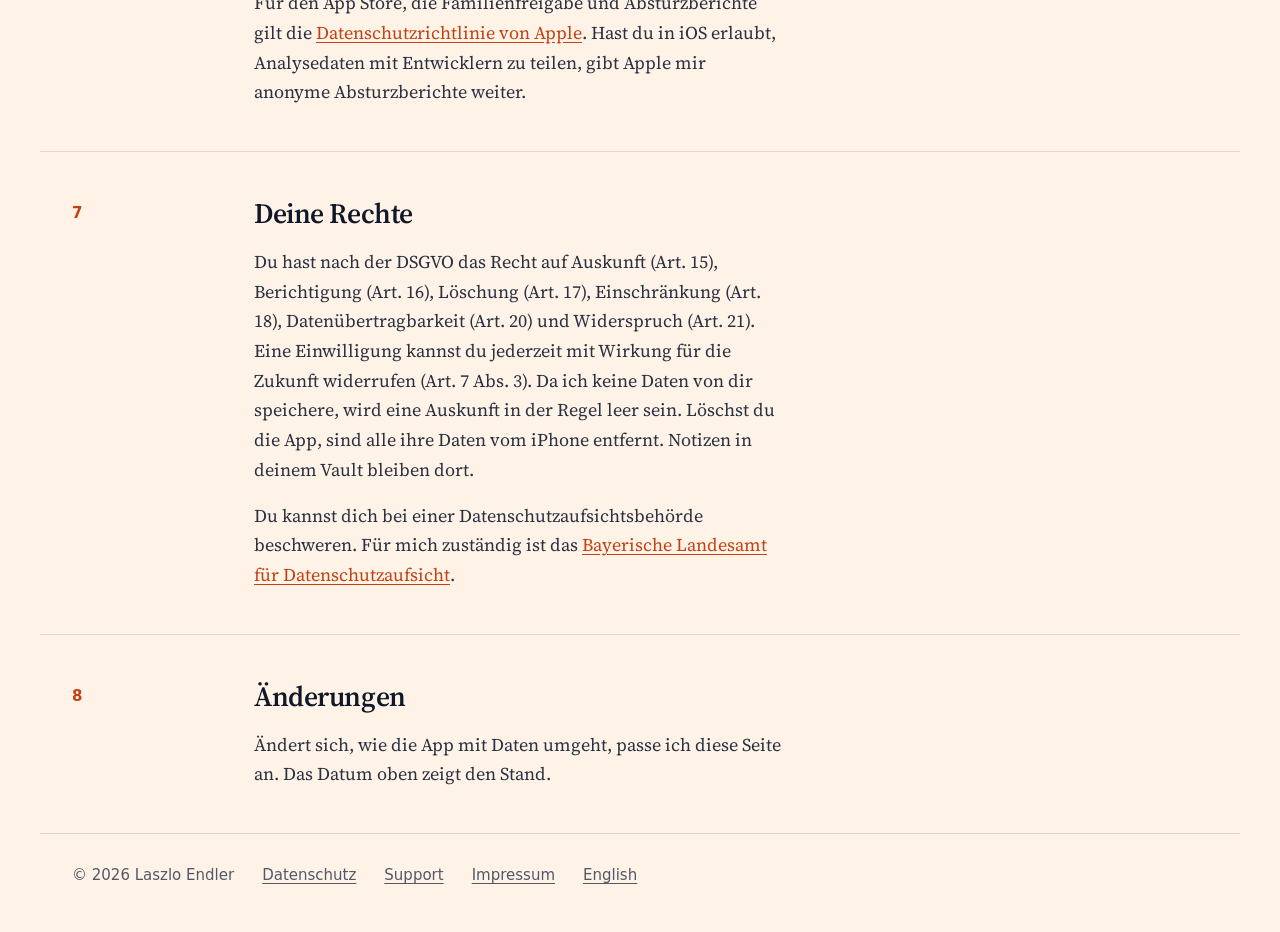
==== commit b7ae5ac0: "fix: Pfade zu Schrift und Icon auf den Unterseiten Co-Authored-By: Claude Opus 5.5 (1M context) <nor" ====
--- a/datenschutz/index.html
+++ b/datenschutz/index.html
@@ -5,10 +5,10 @@
 <meta name="viewport" content="width=device-width, initial-scale=1">
 <title>Datenschutz · GESAGT.</title>
 <meta name="description" content="Datenschutzerklärung der App GESAGT.">
-<link rel="icon" href=".img/icon.png">
+<link rel="icon" href="../img/icon.png">
 <style>
-@font-face{font-family:"Source Serif 4";font-style:normal;font-weight:200 900;font-display:swap;src:url(.fonts/source-serif-4-normal.woff2) format("woff2")}
-@font-face{font-family:"Source Serif 4";font-style:italic;font-weight:200 900;font-display:swap;src:url(.fonts/source-serif-4-italic.woff2) format("woff2")}
+@font-face{font-family:"Source Serif 4";font-style:normal;font-weight:200 900;font-display:swap;src:url(../fonts/source-serif-4-normal.woff2) format("woff2")}
+@font-face{font-family:"Source Serif 4";font-style:italic;font-weight:200 900;font-display:swap;src:url(../fonts/source-serif-4-italic.woff2) format("woff2")}
 </style>
 <style>
 body{margin:0;background:#fff3e7;color:#0f1729;font-family:ui-serif,"Source Serif 4",Georgia,serif;-webkit-font-smoothing:antialiased}
